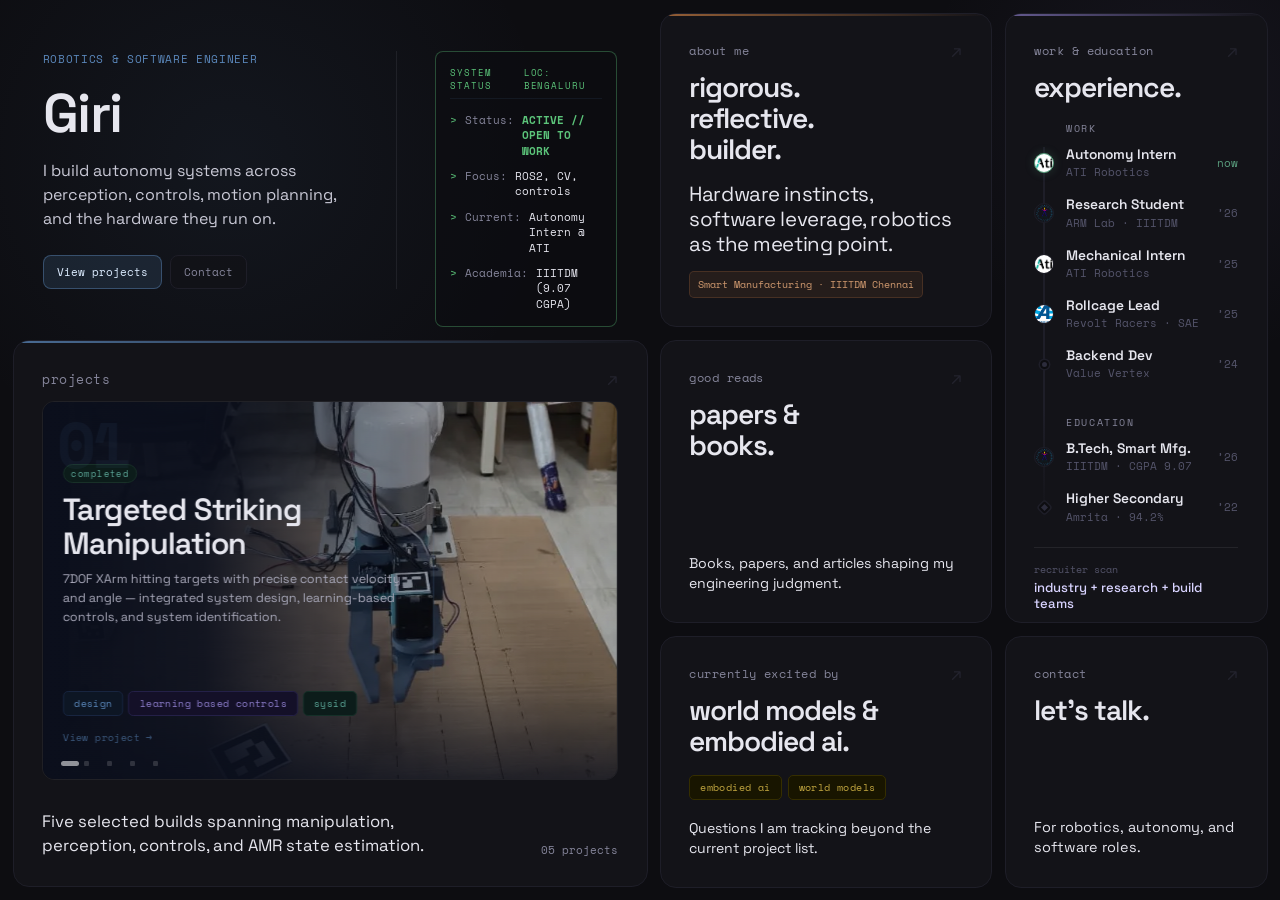
==== index.html @ 3f6599eb "Initial commit for Giri's portfolio website" ====
<!DOCTYPE html>
<html lang="en">
<head>
  <meta charset="UTF-8" />
  <meta name="viewport" content="width=device-width, initial-scale=1.0" />
  <title>Giri · Robotics &amp; Software Engineer</title>
  <link rel="preconnect" href="https://fonts.googleapis.com" />
  <link rel="preconnect" href="https://fonts.gstatic.com" crossorigin />
  <link href="https://fonts.googleapis.com/css2?family=Space+Grotesk:wght@300;400;500;600&family=Space+Mono:wght@400;700&display=swap" rel="stylesheet" />
  <link rel="stylesheet" href="style.css" />
</head>
<body>

  <div class="layout">

    <!-- ── INTRO CELL ── -->
    <div class="intro-cell">
      <div class="intro-inner">
        <span class="intro-label">Robotics &amp; Software Engineer</span>
        <h1 class="intro-name">Giri</h1>
        <p class="intro-lede">
          I build autonomy systems across perception, controls, motion planning, and the hardware they run on.
        </p>
        <div class="intro-actions" aria-label="Primary links">
          <a href="projects.html" class="intro-action intro-action--primary">View projects</a>
          <a href="contact.html" class="intro-action">Contact</a>
        </div>
      </div>
      <div class="intro-lower">
        <div class="terminal-console">
          <div class="terminal-header">
            <span>System Status</span>
            <span>Loc: Bengaluru</span>
          </div>
          <div class="terminal-line">
            <span class="terminal-prompt">&gt;</span>
            <span class="terminal-key">Status:</span>
            <span class="terminal-val terminal-status">ACTIVE // OPEN TO WORK</span>
          </div>
          <div class="terminal-line">
            <span class="terminal-prompt">&gt;</span>
            <span class="terminal-key">Focus:</span>
            <span class="terminal-val">ROS2, CV, controls</span>
          </div>
          <div class="terminal-line">
            <span class="terminal-prompt">&gt;</span>
            <span class="terminal-key">Current:</span>
            <span class="terminal-val">Autonomy Intern @ ATI</span>
          </div>
          <div class="terminal-line">
            <span class="terminal-prompt">&gt;</span>
            <span class="terminal-key">Academia:</span>
            <span class="terminal-val">IIITDM (9.07 CGPA)</span>
          </div>
        </div>
      </div>
    </div>

    <!-- ── PROJECTS ── large -->
    <div class="card card--projects">
      <div class="card-top">
        <a href="projects.html" class="card-link" style="display: flex; justify-content: space-between; width: 100%; align-items: center; color: inherit; text-decoration: none;">
          <span class="card-label">Projects</span>
          <span class="card-arrow" aria-hidden="true">↗</span>
        </a>
      </div>

      <!-- One-at-a-time swipe carousel -->
      <div class="proj-carousel" id="proj-carousel">

        <!-- Slide 01 · 7DOF Robot (full-bleed photo hero) -->
        <div class="proj-slide proj-slide--steel proj-slide--photo" data-href="project-xarm7.html" tabindex="0" role="link" aria-label="View project: Targeted Striking Manipulation">
          <div class="proj-slide-photo-bg">

            <img src="img/xarm7.webp" class="proj-slide-photo-img" alt="Multi-functional LaMSA gripper performing targeted striking" loading="lazy"
                 onerror="this.closest('.proj-slide').classList.remove('proj-slide--photo'); this.parentElement.remove();">

          </div>
          <div class="proj-slide-info">
            <span class="proj-slide-num" aria-hidden="true">01</span>
            <div class="proj-slide-header">
              <span class="proj-badge proj-badge--done">completed</span>
            </div>
            <h3 class="proj-slide-title">Targeted Striking<br>Manipulation</h3>
            <p class="proj-slide-desc">7DOF XArm hitting targets with precise contact velocity and angle — integrated system design, learning-based controls, and system identification.</p>
            <div class="proj-slide-tags">
              <span class="tag tag--blue">Design</span>
              <span class="tag tag--purple">Learning Based Controls</span>
              <span class="tag tag--green">SysID</span>
            </div>
            <span class="proj-slide-cta">View project →</span>
          </div>
        </div>

        <!-- Slide 02 · Sudoku (full-bleed photo hero) -->
        <div class="proj-slide proj-slide--copper proj-slide--photo proj-slide--photo-sudoku" data-href="project-sudoku.html" tabindex="0" role="link" aria-label="View project: Sudoku Solver on Real Images">
          <div class="proj-slide-photo-bg">
            <img src="img/sudoku-real.webp" class="proj-slide-photo-img proj-slide-photo-img--sudoku" alt="Real Sudoku puzzle printed on newspaper for OCR detection" loading="lazy"
                 onerror="this.closest('.proj-slide').classList.remove('proj-slide--photo','proj-slide--photo-sudoku'); this.parentElement.remove();">
          </div>
          <div class="proj-slide-info">
            <span class="proj-slide-num" aria-hidden="true">02</span>
            <div class="proj-slide-header">
              <span class="proj-badge proj-badge--done">completed</span>
            </div>
            <h3 class="proj-slide-title">Sudoku Solver —<br>Real Images</h3>
            <p class="proj-slide-desc">Digit recognizer trained on real photographed Sudoku puzzles, not MNIST. Handles varied fonts, angles, print quality.</p>
            <div class="proj-slide-tags">
              <span class="tag tag--amber">Python</span>
              <span class="tag tag--purple">PyTorch</span>
              <span class="tag tag--blue">OpenCV</span>
            </div>
            <span class="proj-slide-cta">View project →</span>
          </div>
        </div>

        <!-- Slide 03 · AMR Tracker (full-bleed diagram photo) -->
        <div class="proj-slide proj-slide--sage proj-slide--photo proj-slide--photo-amr" data-href="project-amr.html" tabindex="0" role="link" aria-label="View project: Trolley-Augmented AMR Tracker">
          <div class="proj-slide-photo-bg">
            <img src="img/amr-diagram.webp" class="proj-slide-photo-img proj-slide-photo-img--amr" alt="AMR trajectory tracking residual dynamics diagram" loading="lazy"
                 onerror="this.closest('.proj-slide').classList.remove('proj-slide--photo','proj-slide--photo-amr'); this.parentElement.remove();">
          </div>
          <div class="proj-slide-info">
            <span class="proj-slide-num" aria-hidden="true">03</span>
            <div class="proj-slide-header">
              <span class="proj-badge--wip">ongoing</span>
            </div>
            <h3 class="proj-slide-title">Trolley-Augmented<br>AMR Tracker</h3>
            <p class="proj-slide-desc">Learning the residual dynamics of an AMR towing a trolley — without modeling the trolley explicitly. GPR + MLP.</p>
            <div class="proj-slide-tags">
              <span class="tag tag--green">ROS2</span>
              <span class="tag tag--purple">GPR</span>
              <span class="tag tag--amber">Python</span>
            </div>
            <span class="proj-slide-cta">View project →</span>
          </div>
        </div>

        <!-- Slide 04 · Reverse Parking Trolley -->
        <div class="proj-slide proj-slide--indigo proj-slide--photo proj-slide--photo-trolley" data-href="project-reverse-parking.html" tabindex="0" role="link" aria-label="View project: Articulated Reverse Parking with NMPC">
          <div class="proj-slide-photo-bg">
            <img src="img/Reverse_Trolley.jpg" class="proj-slide-photo-img proj-slide-photo-img--trolley" alt="Articulated tractor and trolley kinematics path tracking" loading="lazy"
                 onerror="this.closest('.proj-slide').classList.remove('proj-slide--photo','proj-slide--photo-trolley'); this.parentElement.remove();">
          </div>
          <div class="proj-slide-info">
            <span class="proj-slide-num" aria-hidden="true">04</span>
            <div class="proj-slide-header">
              <span class="proj-badge proj-badge--done">completed</span>
            </div>
            <h3 class="proj-slide-title">Articulated Reverse<br>Parking (NMPC)</h3>
            <p class="proj-slide-desc">Controlling an unstable articulated tractor-trolley system in reverse using Acados & CasADi with move blocking, warm starts, and soft jackknife barriers.</p>
            <div class="proj-slide-tags">
              <span class="tag tag--purple">Acados / CasADi</span>
              <span class="tag tag--blue">NMPC</span>
              <span class="tag tag--green">System Integration</span>
            </div>
            <span class="proj-slide-cta">View project →</span>
          </div>
        </div>

        <!-- Slide 05 · Traversability Estimation -->
        <div class="proj-slide proj-slide--amber proj-slide--photo proj-slide--photo-traversability" data-href="project-traversability.html" tabindex="0" role="link" aria-label="View project: Traversability Estimation with Go-Net">
          <div class="proj-slide-photo-bg">
            <img src="img/Travrersability_thumbnail.png" class="proj-slide-photo-img proj-slide-photo-img--traversability" alt="Go-Net Traversability Estimation for Warehouse Navigation" loading="lazy"
                 onerror="this.closest('.proj-slide').classList.remove('proj-slide--photo','proj-slide--photo-traversability'); this.parentElement.remove();">
          </div>
          <div class="proj-slide-info">
            <span class="proj-slide-num" aria-hidden="true">05</span>
            <div class="proj-slide-header">
              <span class="proj-badge--wip">ongoing</span>
            </div>
            <h3 class="proj-slide-title">Traversability<br>Estimation</h3>
            <p class="proj-slide-desc">Adding a physical perception brain using Go-Net. Overcoming severe fisheye-to-pinhole camera modality gaps via ExAug-Nav augmentation.</p>
            <div class="proj-slide-tags">
              <span class="tag tag--amber">Python</span>
              <span class="tag tag--green">Go-Net</span>
              <span class="tag tag--purple">Computer Vision</span>
            </div>
            <span class="proj-slide-cta">View project →</span>
          </div>
        </div>

        <!-- Navigation dots -->
        <div class="proj-dots">
          <button class="proj-dot" data-idx="0" aria-label="Project 1"></button>
          <button class="proj-dot" data-idx="1" aria-label="Project 2"></button>
          <button class="proj-dot" data-idx="2" aria-label="Project 3"></button>
          <button class="proj-dot" data-idx="3" aria-label="Project 4"></button>
          <button class="proj-dot" data-idx="4" aria-label="Project 5"></button>
        </div>

      </div>

      <a href="projects.html" class="card-link card-bottom" style="margin-top:10px; color: inherit; text-decoration: none; width: 100%;">
        <p class="card-desc">Five selected builds spanning manipulation, perception, controls, and AMR state estimation.</p>
        <span class="card-count">05 projects</span>
      </a>
    </div>

    <!-- ── ABOUT ── wide -->
    <a href="about.html" class="card card--about">
      <div class="card-top">
        <span class="card-label">About me</span>
        <span class="card-arrow" aria-hidden="true">↗</span>
      </div>
      <h2 class="card-title">rigorous.<br>reflective.<br>builder.</h2>
      <div class="about-preview">
        <p class="about-preview-line">Hardware instincts, software leverage, robotics as the meeting point.</p>
        <span class="about-preview-note">Smart Manufacturing · IIITDM Chennai</span>
      </div>
    </a>

    <!-- ── WORK EX ── tall right column -->
    <a href="workex.html" class="card card--work">
      <div class="card-top">
        <span class="card-label">Work &amp; Education</span>
        <span class="card-arrow" aria-hidden="true">↗</span>
      </div>
      <h2 class="card-title">experience.</h2>

      <div class="work-mini">
        <span class="wm-label">work</span>

        <div class="wm-item wm-item--now">
          <span class="wm-node wm-node--logo">
            <img src="img/Ati_logo_small.jpg" alt="ATI Robotics" onerror="this.remove()">
          </span>
          <div class="wm-text">
            <span class="wm-role">Autonomy Intern</span>
            <span class="wm-co">ATI Robotics</span>
          </div>
          <span class="wm-date">now</span>
        </div>
        <div class="wm-item">
          <span class="wm-node wm-node--logo">
            <img src="img/iiitdm_logo.png" alt="IIITDM" onerror="this.remove()">
          </span>
          <div class="wm-text">
            <span class="wm-role">Research Student</span>
            <span class="wm-co">ARM Lab · IIITDM</span>
          </div>
          <span class="wm-date">’26</span>
        </div>
        <div class="wm-item">
          <span class="wm-node wm-node--logo">
            <img src="img/Ati_logo_small.jpg" alt="ATI Robotics" onerror="this.remove()">
          </span>
          <div class="wm-text">
            <span class="wm-role">Mechanical Intern</span>
            <span class="wm-co">ATI Robotics</span>
          </div>
          <span class="wm-date">’25</span>
        </div>
        <div class="wm-item">
          <span class="wm-node wm-node--logo">
            <img src="img/sae_logo.jpg" alt="SAE" onerror="this.remove()">
          </span>
          <div class="wm-text">
            <span class="wm-role">Rollcage Lead</span>
            <span class="wm-co">Revolt Racers · SAE</span>
          </div>
          <span class="wm-date">’25</span>
        </div>
        <div class="wm-item">
          <span class="wm-node"></span>
          <div class="wm-text">
            <span class="wm-role">Backend Dev</span>
            <span class="wm-co">Value Vertex</span>
          </div>
          <span class="wm-date">’24</span>
        </div>

        <span class="wm-label wm-label--edu">education</span>

        <div class="wm-item">
          <span class="wm-node wm-node--logo">
            <img src="img/iiitdm_logo.png" alt="IIITDM" onerror="this.remove()">
          </span>
          <div class="wm-text">
            <span class="wm-role">B.Tech, Smart Mfg.</span>
            <span class="wm-co">IIITDM · CGPA 9.07</span>
          </div>
          <span class="wm-date">’26</span>
        </div>
        <div class="wm-item">
          <span class="wm-node wm-node--edu"></span>
          <div class="wm-text">
            <span class="wm-role">Higher Secondary</span>
            <span class="wm-co">Amrita · 94.2%</span>
          </div>
          <span class="wm-date">’22</span>
        </div>
      </div>
      <div class="work-signal">
        <span>recruiter scan</span>
        <strong>industry + research + build teams</strong>
      </div>
    </a>

    <!-- ── EXCITING ── small -->
    <a href="exciting.html" class="card card--exciting">
      <div class="card-top">
        <span class="card-label">Currently excited by</span>
        <span class="card-arrow" aria-hidden="true">↗</span>
      </div>
      <h2 class="card-title">world models &amp;<br>embodied AI.</h2>
      <div class="card-tags card-tags--sm">
        <span class="tag tag--yellow">Embodied AI</span>
        <span class="tag tag--yellow">World models</span>
      </div>
      <p class="card-desc">Questions I am tracking beyond the current project list.</p>
    </a>

    <!-- ── READS ── medium -->
    <a href="reads.html" class="card card--reads">
      <div class="card-top">
        <span class="card-label">Good reads</span>
        <span class="card-arrow" aria-hidden="true">↗</span>
      </div>
      <h2 class="card-title">papers &amp;<br>books.</h2>
      <p class="card-desc">Books, papers, and articles shaping my engineering judgment.</p>
    </a>

    <!-- ── CONTACT ── small -->
    <a href="contact.html" class="card card--contact">
      <div class="card-top">
        <span class="card-label">Contact</span>
        <span class="card-arrow" aria-hidden="true">↗</span>
      </div>
      <h2 class="card-title">let's talk.</h2>
      <p class="card-desc">For robotics, autonomy, and software roles.</p>
    </a>

  </div>

  <!-- ── OVERLAY PANEL ── -->
  <div class="overlay" id="overlay" aria-hidden="true" role="dialog" aria-label="Content panel">
    <div class="overlay-panel">
      <button class="overlay-close" id="overlay-close" aria-label="Close panel">✕</button>
      <iframe class="overlay-frame" id="overlay-frame" title="Page content"></iframe>
    </div>
  </div>

  <script src="main.js"></script>
<!-- impeccable-live-start -->
<script src="http://localhost:8400/live.js"></script>
<!-- impeccable-live-end -->
</body>
</html>
---- style.css ----
/* =====================================================
   TOKENS — edit here to retheme everything
   ===================================================== */
:root {
  --bg:           #0D0D11;
  --bg-soft:      #101016;
  --card:         #131318;
  --card-hover:   #1A1A22;
  --border:       #1E1E28;
  --border-hover: #2C2C3C;
  --text:         #E6E6EE;
  --muted:        #85859A;
  --muted-dim:    #54546A;
  --faint:        #23232E;
  --steel:        #5B88BC;
  --copper:       #C07840;
  --sage:         #5A9E7E;
  --indigo:       #9080D0;
  --amber:        #C4A840;

  --font-display: 'Space Grotesk', system-ui, sans-serif;
  --font-mono:    'Space Mono', monospace;

  --radius: 16px;
  --gap:    clamp(10px, 1vw, 14px);
}

/* =====================================================
   RESET
   ===================================================== */
*, *::before, *::after { box-sizing: border-box; margin: 0; padding: 0; }
html, body { height: 100%; }

/* Custom Scrollbars */
html {
  scrollbar-width: thin;
  scrollbar-color: rgba(91, 136, 188, 0.25) var(--bg);
}
::-webkit-scrollbar {
  width: 8px;
  height: 8px;
}
::-webkit-scrollbar-track {
  background: var(--bg);
}
::-webkit-scrollbar-thumb {
  background: rgba(91, 136, 188, 0.2) ;
  border-radius: 4px;
  border: 2px solid var(--bg);
}
::-webkit-scrollbar-thumb:hover {
  background: rgba(91, 136, 188, 0.4);
}

body {
  font-family: var(--font-display);
  background:
    radial-gradient(900px circle at 18% 18%, rgba(91,136,188,0.08), transparent 36%),
    radial-gradient(760px circle at 92% 12%, rgba(144,128,208,0.07), transparent 34%),
    var(--bg);
  color: var(--text);
  -webkit-font-smoothing: antialiased;
  /* full-viewport, no scroll on home */
  overflow: hidden;
}

a { text-decoration: none; color: inherit; }
a:focus-visible,
button:focus-visible {
  outline: 2px solid var(--steel);
  outline-offset: 4px;
}

/* =====================================================
   BENTO GRID
   ===================================================== */
.layout {
  display: grid;
  height: 100vh;
  padding: var(--gap);
  gap: var(--gap);
  position: relative;
  z-index: 1;

  /*
    Columns: [col1] [col2] [col3] [col4]
    Rows:    [row1] [row2] [row3]
  */
  grid-template-columns: minmax(280px, 1.05fr) minmax(250px, 1.2fr) minmax(250px, 1.2fr) minmax(260px, 0.95fr);
  grid-template-rows: minmax(220px, 1fr) minmax(200px, 0.9fr) minmax(180px, 0.8fr);

  grid-template-areas:
    "intro    intro    about    work"
    "projects projects reads    work"
    "projects projects exciting contact";
}

/* =====================================================
   INTRO CELL (not a card — just text)
   ===================================================== */
.intro-cell {
  grid-area: intro;
  display: flex;
  flex-direction: row;
  justify-content: space-between;
  align-items: stretch;
  gap: clamp(30px, 4vw, 50px);
  padding: clamp(24px, 3vw, 38px) clamp(20px, 2.4vw, 30px);
  min-width: 0;
}

.intro-inner {
  display: flex;
  flex-direction: column;
  justify-content: space-between;
  flex: 1.25;
  gap: 10px;
}

.intro-label {
  font-family: var(--font-mono);
  font-size: 11px;
  color: var(--steel);
  letter-spacing: 0.06em;
  text-transform: uppercase;
}

.intro-name {
  font-size: clamp(2.4rem, 4.5vw, 3.4rem);
  font-weight: 600;
  line-height: 1.0;
  letter-spacing: -0.03em;
  color: var(--text);
  text-wrap: balance;
}

.intro-lede {
  max-width: 31ch;
  font-size: clamp(1rem, 1.2vw, 1.16rem);
  line-height: 1.48;
  color: #c9c9d6;
  text-wrap: pretty;
}

.intro-actions {
  display: flex;
  flex-wrap: wrap;
  gap: 8px;
  margin-top: 6px;
}

.intro-action {
  min-height: 34px;
  display: inline-flex;
  align-items: center;
  justify-content: center;
  padding: 8px 13px;
  border: 1px solid var(--border);
  border-radius: 8px;
  font-family: var(--font-mono);
  font-size: 10.5px;
  color: var(--muted);
  background: rgba(19,19,24,0.66);
  transition: color 180ms ease, border-color 180ms ease, background 180ms ease, transform 180ms ease;
}

.intro-action:hover {
  color: var(--text);
  border-color: rgba(91,136,188,0.4);
  background: rgba(91,136,188,0.11);
  transform: translateY(-1px);
}

.intro-action--primary {
  color: #dcecff;
  border-color: rgba(91,136,188,0.44);
  background: rgba(91,136,188,0.16);
}

.intro-location {
  font-family: var(--font-mono);
  font-size: 12px;
  color: var(--muted);
  margin-top: 4px;
}

.intro-lower {
  display: flex;
  flex-direction: column;
  justify-content: space-between;
  flex: 0.75;
  gap: 18px;
  border-left: 1px solid rgba(230, 230, 238, 0.08);
  padding-left: clamp(20px, 3vw, 40px);
}

.terminal-console {
  background: rgba(13, 13, 17, 0.6);
  border: 1px solid rgba(92, 196, 122, 0.35);
  border-radius: 8px;
  padding: 14px;
  font-family: var(--font-mono);
  display: flex;
  flex-direction: column;
  gap: 10px;
  transition: border-color 200ms ease;
}
.terminal-header {
  display: flex;
  align-items: center;
  justify-content: space-between;
  font-size: 9px;
  text-transform: uppercase;
  letter-spacing: 0.1em;
  color: #5CC47A;
  border-bottom: 1px solid rgba(91, 136, 188, 0.1);
  padding-bottom: 6px;
  margin-bottom: 4px;
}
.terminal-line {
  display: flex;
  gap: 8px;
  font-size: 11px;
  line-height: 1.4;
}
.terminal-prompt {
  color: #5CC47A;
  user-select: none;
}
.terminal-key {
  color: var(--muted);
}
.terminal-val {
  color: var(--text);
  font-weight: 500;
}
.terminal-status {
  color: #5CC47A;
  font-weight: 600;
}

/* =====================================================
   CARD BASE
   ===================================================== */
.card {
  background: var(--card);
  border: 1px solid var(--border);
  border-radius: var(--radius);
  padding: clamp(20px, 2.2vw, 30px);
  display: flex;
  flex-direction: column;
  justify-content: flex-start;
  position: relative;
  overflow: hidden;
  transition:
    background 220ms ease,
    border-color 220ms ease,
    box-shadow 220ms ease,
    transform 400ms ease;
  cursor: pointer;
  transform-style: preserve-3d;
  will-change: transform;
}

.card:hover {
  background: var(--card-hover);
  border-color: var(--border-hover);
}

/* subtle noise texture overlay */
.card::after {
  content: '';
  position: absolute;
  inset: 0;
  background-image: url("data:image/svg+xml,%3Csvg xmlns='http://www.w3.org/2000/svg' width='200' height='200'%3E%3Cfilter id='n'%3E%3CfeTurbulence type='fractalNoise' baseFrequency='0.9' numOctaves='4' stitchTiles='stitch'/%3E%3C/feTurbulence%3E%3C/image%3E%3C/svg%3E");
  opacity: 0.018;
  pointer-events: none;
  border-radius: var(--radius);
}

/* ── card top row ── */
.card-top {
  display: flex;
  justify-content: space-between;
  align-items: flex-start;
}

.card-label {
  font-family: var(--font-mono);
  font-size: 12px;
  color: var(--muted);
  letter-spacing: 0.04em;
  text-transform: lowercase;
}

.card-arrow {
  font-size: 18px;
  color: var(--faint);
  transition: color 200ms ease, transform 200ms ease;
  line-height: 1;
}

.card:hover .card-arrow {
  color: var(--text);
  transform: translate(2px, -2px);
}

.card-title {
  font-family: var(--font-display);
  font-size: clamp(1.45rem, 2.2vw, 1.95rem);
  font-weight: 600;
  line-height: 1.1;
  letter-spacing: -0.035em;
  color: var(--text);
  margin-top: 12px;
  margin-bottom: auto;
  text-transform: lowercase;
  text-wrap: balance;
}

/* ── card bottom row ── */
.card-bottom {
  display: flex;
  justify-content: space-between;
  align-items: flex-end;
  margin-top: auto;
}

.card-desc {
  font-size: clamp(0.85rem, 1.1vw, 1rem);
  font-weight: 400;
  color: var(--text);
  line-height: 1.45;
  max-width: 34ch;
  margin-top: auto;
  padding-top: 12px;
  text-wrap: pretty;
}

.card-count {
  font-family: var(--font-mono);
  font-size: 11px;
  color: var(--muted);
  white-space: nowrap;
  padding-left: 12px;
  flex-shrink: 0;
}

/* =====================================================
   GRID PLACEMENT
   ===================================================== */
.card--projects  { grid-area: projects; }
.card--about     { grid-area: about; }
.card--work      { grid-area: work; }
.card--exciting  { grid-area: exciting; }
.card--reads     { grid-area: reads; }
.card--contact   { grid-area: contact; }

/* Projects — biggest card, larger title feel */
.card--projects .card-label {
  font-size: 13px;
}
.card--projects .card-desc {
  font-size: clamp(0.95rem, 1.3vw, 1.15rem);
  max-width: 40ch;
}

/* Work — tall right column, timeline fills the space */
.card--work {
  justify-content: flex-start;
}

/* mini git-tree timeline preview inside the work card */
.work-mini {
  margin-top: 18px;
  flex: 1;
  display: flex;
  flex-direction: column;
  justify-content: space-between;
  position: relative;
  z-index: 2;
}
.work-mini::before {               /* continuous tree trunk */
  content: '';
  position: absolute;
  left: 9px;
  top: 26px;
  bottom: 12px;
  width: 1.5px;
  background: linear-gradient(var(--border), var(--border) 70%, transparent);
}

.wm-label {
  font-family: var(--font-mono);
  font-size: 10px;
  letter-spacing: 0.16em;
  text-transform: uppercase;
  color: var(--muted);
  padding-left: 32px;
  margin-bottom: 2px;
  position: relative;
  z-index: 1;
}
.wm-label--edu {
  margin-top: 14px;
  padding-top: 12px;
}

.wm-item {
  display: grid;
  grid-template-columns: 20px 1fr auto;
  align-items: center;
  gap: 12px;
  padding: 8px 0;
  position: relative;
}

.wm-node {
  grid-column: 1;
  justify-self: center;
  width: 9px;
  height: 9px;
  border-radius: 50%;
  background: #2C2C3C;
  border: 2px solid var(--bg);
  box-shadow: 0 0 0 1.5px var(--border);
  z-index: 1;
  box-sizing: border-box;
}
.wm-node--edu {
  border-radius: 2px;
  transform: rotate(45deg);
}
.wm-item--now .wm-node {
  background: #5A9E7E;
  box-shadow: 0 0 0 1.5px rgba(90,158,126,0.5), 0 0 10px rgba(90,158,126,0.55);
}

.wm-node--logo {
  width: 20px;
  height: 20px;
  border-radius: 50%;
  background: #14141a;
  border: 1px solid var(--border);
  box-shadow: none;
  display: flex;
  align-items: center;
  justify-content: center;
  overflow: hidden;
  transform: none;
}
.wm-item--now .wm-node--logo {
  border-color: #5A9E7E;
  box-shadow: 0 0 10px rgba(90,158,126,0.25);
}
.wm-node--logo img {
  width: 100%;
  height: 100%;
  object-fit: cover;
}
.wm-node--logo:not(:has(img)) {
  width: 9px;
  height: 9px;
  background: #2C2C3C;
  border: 2px solid var(--bg);
  box-shadow: 0 0 0 1.5px var(--border);
}
.wm-item--now .wm-node--logo:not(:has(img)) {
  background: #5A9E7E;
  box-shadow: 0 0 0 1.5px rgba(90,158,126,0.5), 0 0 10px rgba(90,158,126,0.55);
}
.wm-text {
  display: flex;
  flex-direction: column;
  gap: 1px;
  min-width: 0;
}
.wm-role {
  font-size: clamp(0.86rem, 1vw, 1rem);
  color: var(--text);
  font-weight: 600;
  line-height: 1.25;
  white-space: nowrap;
  overflow: hidden;
  text-overflow: ellipsis;
}
.wm-co {
  font-family: var(--font-mono);
  font-size: 11px;
  color: var(--muted-dim);
  white-space: nowrap;
  overflow: hidden;
  text-overflow: ellipsis;
}
.wm-date {
  font-family: var(--font-mono);
  font-size: 11px;
  color: var(--muted-dim);
  white-space: nowrap;
}
.wm-item--now .wm-date { color: #5A9E7E; }

/* Contact — smallest, lean label only */
.card--contact .card-desc {
  font-size: 0.9rem;
  color: var(--text);
}

.about-preview {
  margin-top: auto;
  display: grid;
  gap: 14px;
  max-width: 38ch;
}

.about-preview-line {
  font-size: clamp(1rem, 1.6vw, 1.34rem);
  line-height: 1.22;
  letter-spacing: -0.02em;
  color: var(--text);
  text-wrap: balance;
}

.about-preview-note {
  width: fit-content;
  font-family: var(--font-mono);
  font-size: 10px;
  color: #d19a6f;
  background: rgba(192,120,64,0.1);
  border: 1px solid rgba(192,120,64,0.22);
  border-radius: 5px;
  padding: 5px 8px;
}

.work-signal {
  position: relative;
  z-index: 2;
  margin-top: 14px;
  padding-top: 14px;
  border-top: 1px solid rgba(230,230,238,0.08);
  display: grid;
  gap: 4px;
}

.work-signal span {
  font-family: var(--font-mono);
  font-size: 9.5px;
  color: var(--muted-dim);
  text-transform: lowercase;
}

.work-signal strong {
  font-size: 0.82rem;
  color: #d8d3ff;
  font-weight: 500;
  line-height: 1.25;
}

/* =====================================================
   SUB-PAGE SHELL (about, projects, etc.)
   ===================================================== */
.page-body {
  overflow: auto;
}

.page-nav {
  position: sticky;
  top: 0;
  z-index: 10;
  display: flex;
  align-items: center;
  justify-content: space-between;
  padding: 20px 36px;
  background: rgba(12,12,12,0.9);
  backdrop-filter: blur(12px);
  border-bottom: 1px solid var(--border);
}

.page-nav-logo {
  font-family: var(--font-mono);
  font-size: 13px;
  color: var(--muted);
}
.page-nav-logo:hover { color: var(--text); }

.page-nav-back {
  font-family: var(--font-mono);
  font-size: 12px;
  color: var(--muted);
  transition: color 200ms;
}
.page-nav-back:hover { color: var(--text); }

.page-content {
  max-width: 860px;
  margin: 0 auto;
  padding: 72px 36px 120px;
}

.page-eyebrow {
  font-family: var(--font-mono);
  font-size: 11px;
  color: var(--muted);
  text-transform: uppercase;
  letter-spacing: 0.1em;
  margin-bottom: 20px;
}

.page-title {
  font-size: clamp(2.4rem, 5vw, 4rem);
  font-weight: 600;
  letter-spacing: -0.04em;
  line-height: 1.0;
  margin-bottom: 24px;
}

.page-desc {
  font-size: 1.1rem;
  color: var(--muted);
  line-height: 1.7;
  max-width: 52ch;
  margin-bottom: 64px;
}

.placeholder-block {
  border: 1px dashed var(--border);
  border-radius: var(--radius);
  padding: 60px 40px;
  text-align: center;
  font-family: var(--font-mono);
  font-size: 13px;
  color: var(--muted);
}

/* =====================================================
   BACKGROUND NUMBER (decorative, positioned absolute)
   ===================================================== */
.card-bg-num {
  position: absolute;
  bottom: 16px;
  right: 24px;
  font-family: var(--font-mono);
  font-size: clamp(5rem, 9vw, 8.5rem);
  font-weight: 700;
  color: rgba(255, 255, 255, 0.035);
  line-height: 1;
  pointer-events: none;
  letter-spacing: -0.06em;
  user-select: none;
  transition: color 220ms ease;
}
.card:hover .card-bg-num {
  color: rgba(255, 255, 255, 0.055);
}

/* =====================================================
   TECH / TOPIC TAGS
   ===================================================== */
.card-tags {
  display: flex;
  gap: 6px;
  flex-wrap: wrap;
  margin-top: 18px;
}
.card-tags--sm {
  margin-top: 12px;
}

.tag {
  font-family: var(--font-mono);
  font-size: 10px;
  padding: 4px 10px;
  border-radius: 5px;
  text-transform: lowercase;
  letter-spacing: 0.04em;
  border: 1px solid transparent;
}
.tag--green  { background: #0C1C1A; color: #5CA899; border-color: #153028; }
.tag--amber  { background: #1C1008; color: #C07840; border-color: #3C2210; }
.tag--purple { background: #141028; color: #9080D0; border-color: #242048; }
.tag--blue   { background: #0D1624; color: #5B88BC; border-color: #182540; }
.tag--yellow { background: #181500; color: #C4A840; border-color: #352E00; }

/* =====================================================
   CARD-SPECIFIC ACCENTS
   ===================================================== */

/* =====================================================
   PROJECT CAROUSEL — one at a time, swipe animation
   ===================================================== */

.proj-carousel {
  flex: 1;
  min-height: 0;
  position: relative;
  overflow: hidden;
  margin: 12px 0 8px;
  border-radius: 12px;
  border: 1px solid rgba(255,255,255,0.06);
  isolation: isolate;
}

.proj-slide {
  position: absolute;
  inset: 0;
  display: flex;
  align-items: stretch;
  cursor: pointer;
  will-change: transform;
  transform: translateX(100%);
  user-select: none;
  overflow: hidden;
}

/* ── Slide themes — muted, purposeful, not template ── */
.proj-slide--steel {
  background: #0B0F1C;
  color: #5B88BC;
}
.proj-slide--copper {
  background: #130D07;
  color: #C07840;
}
.proj-slide--sage {
  background: #090F0C;
  color: #5A9E7E;
}
.proj-slide--indigo {
  background: #100C1C;
  color: #9080D0;
}
.proj-slide--amber {
  background: #141108;
  color: #C4A840;
}


/* ── Left: info column ── */
.proj-slide-info {
  flex: 1;
  min-width: 0;
  padding: clamp(46px, 5.5vw, 62px) 18px 34px 20px;
  display: flex;
  flex-direction: column;
  position: relative;
  z-index: 2;
}

/* Large ghosted project number — editorial element */
.proj-slide-num {
  font-family: var(--font-mono);
  font-size: clamp(3.2rem, 5vw, 4.5rem);
  font-weight: 700;
  letter-spacing: -0.06em;
  line-height: 1;
  color: currentColor;
  opacity: 0.065;
  position: absolute;
  top: 10px;
  left: 14px;
  pointer-events: none;
  user-select: none;
}

.proj-slide-header {
  display: flex;
  align-items: center;
  gap: 8px;
  margin-bottom: 10px;
}

.proj-slide-title {
  font-size: clamp(1.4rem, 2.4vw, 2.05rem);
  font-weight: 600;
  letter-spacing: -0.035em;
  line-height: 1.12;
  color: var(--text);
  margin-bottom: 8px;
}

.proj-slide-desc {
  font-size: clamp(0.78rem, 0.92vw, 0.9rem);
  color: #a9a9ba;
  line-height: 1.55;
  flex: 1;
  padding-bottom: 12px;
}

.proj-slide-tags {
  display: flex;
  flex-wrap: wrap;
  gap: 5px;
  margin-bottom: 14px;
}

.proj-slide-cta {
  font-family: var(--font-mono);
  font-size: 10px;
  color: currentColor;
  opacity: 0.6;
  letter-spacing: 0.04em;
  transition: opacity 200ms ease;
}
.proj-slide:hover .proj-slide-cta { opacity: 1; }

/* ── Right: visual column ── */
.proj-slide-vis {
  width: 46%;
  flex-shrink: 0;
  position: relative;
  overflow: hidden;
}

/* Subtle color glow from right */
.proj-slide-vis::before {
  content: '';
  position: absolute;
  inset: 0;
  background: radial-gradient(ellipse at 60% 50%, currentColor 0%, transparent 70%);
  opacity: 0.09;
  z-index: 1;
  pointer-events: none;
}

/* Left-edge fade — seamlessly blends vis into info panel */
.proj-slide-vis::after {
  content: '';
  position: absolute;
  top: 0; bottom: 0; left: 0;
  width: 55%;
  z-index: 3;
  pointer-events: none;
}
.proj-slide--steel .proj-slide-vis::after  { background: linear-gradient(to right, #0B0F1C, transparent); }
.proj-slide--copper .proj-slide-vis::after { background: linear-gradient(to right, #130D07, transparent); }
.proj-slide--sage .proj-slide-vis::after   { background: linear-gradient(to right, #090F0C, transparent); }
.proj-slide--indigo .proj-slide-vis::after { background: linear-gradient(to right, #100C1C, transparent); }
.proj-slide--amber .proj-slide-vis::after  { background: linear-gradient(to right, #141108, transparent); }


/* SVG illustrations */
.proj-slide-vis svg {
  position: absolute;
  inset: 0;
  width: 100%;
  height: 100%;
  padding: 14%;
  opacity: 0.45;
  transition: opacity 280ms ease;
  z-index: 2;
}
.proj-slide:hover .proj-slide-vis svg { opacity: 0.62; }

/* =====================================================
   PHOTO SLIDE — full-bleed real photo + left scrim
   ===================================================== */
.proj-slide--photo .proj-slide-photo-bg {
  position: absolute;
  inset: 0;
  z-index: 0;
}
.proj-slide-photo-img {
  width: 100%;
  height: 100%;
  object-fit: cover;
  object-position: center 75%;
  /* zoom in first so translate() has real room to move the subject right/up,
     since object-position alone has almost no horizontal slack on this portrait image */
  transform: scale(1.3) translate(15%, -8%);
  /* subtle grade so it sits in the dark-mode palette */
  filter: grayscale(0.22) contrast(1.04) brightness(0.92) saturate(0.92);
  transition: transform 600ms cubic-bezier(0.22, 1, 0.36, 1), filter 400ms ease;
}
.proj-slide--photo:hover .proj-slide-photo-img {
  transform: scale(1.36) translate(15%, -8%);
  filter: grayscale(0.1) contrast(1.06) brightness(0.98) saturate(1);
}

/* Scrim: solid card colour on the left, fading to reveal the robot on the right,
   plus a bottom darken so the dots + tags stay legible */
.proj-slide--photo .proj-slide-photo-bg::after {
  content: '';
  position: absolute;
  inset: 0;
  pointer-events: none;
  background:
    linear-gradient(90deg,
      #0B0F1C 0%,
      rgba(11,15,28,0.94) 28%,
      rgba(11,15,28,0.55) 52%,
      rgba(11,15,28,0.15) 78%,
      rgba(11,15,28,0.05) 100%),
    linear-gradient(0deg,
      rgba(11,15,28,0.78) 0%,
      rgba(11,15,28,0.1) 26%,
      transparent 45%);
}

/* On the photo slide the info panel overlays the image, constrained to the left */
.proj-slide--photo .proj-slide-info {
  flex: 0 0 min(68%, 430px);
  max-width: min(68%, 430px);
  z-index: 2;
}

/* Faint steel accent line on the seam where text meets photo */
.proj-slide--photo .proj-slide-info::after {
  content: '';
  position: absolute;
  top: 22%;
  bottom: 22%;
  right: 0;
  width: 1px;
  background: linear-gradient(180deg, transparent, rgba(91,136,188,0.25), transparent);
  z-index: 3;
}

/* ── Sudoku photo overrides ── */

/* The newspaper image is landscape; rotate 90° inside the container
   so the pile-of-papers texture fills the card in portrait orientation,
   showing more depth and variation */
.proj-slide-photo-img--sudoku {
  object-position: center center;
  /* rotate in place — the image fills the parent (which is inset:0)
     so we scale to cover after the 90° turn */
  transform-origin: center center;
  transform: rotate(90deg) scale(1.78);
  filter: grayscale(0.35) contrast(1.06) brightness(0.8) saturate(0.8) sepia(0.08);
}
.proj-slide--photo-sudoku:hover .proj-slide-photo-img--sudoku {
  transform: rotate(90deg) scale(1.85);
  filter: grayscale(0.2) contrast(1.08) brightness(0.9) saturate(0.9) sepia(0.04);
}

/* Copper scrim — overrides the generic steel-blue one */
.proj-slide--photo-sudoku .proj-slide-photo-bg::after {
  background:
    linear-gradient(90deg,
      #130D07 0%,
      rgba(19,13,7,0.96) 26%,
      rgba(19,13,7,0.6) 50%,
      rgba(19,13,7,0.18) 74%,
      rgba(19,13,7,0.06) 100%),
    linear-gradient(0deg,
      rgba(19,13,7,0.82) 0%,
      rgba(19,13,7,0.12) 28%,
      transparent 48%);
}

/* Copper accent seam line */
.proj-slide--photo-sudoku .proj-slide-info::after {
  background: linear-gradient(180deg, transparent, rgba(192,120,64,0.3), transparent);
}

/* ── AMR diagram photo overrides ── */

/* The diagram is light-background technical art — darken + desaturate
   so it reads as a dark card visual, letting the colorful trajectories glow */
.proj-slide-photo-img--amr {
  object-position: 38% 52%;
  filter: brightness(0.42) saturate(1.4) contrast(1.12) hue-rotate(8deg);
  transition: transform 600ms cubic-bezier(0.22, 1, 0.36, 1), filter 400ms ease;
}
.proj-slide--photo-amr:hover .proj-slide-photo-img--amr {
  transform: scale(1.04);
  filter: brightness(0.52) saturate(1.5) contrast(1.14) hue-rotate(8deg);
}

/* Sage/green scrim — overrides the generic steel-blue one */
.proj-slide--photo-amr .proj-slide-photo-bg::after {
  background:
    linear-gradient(90deg,
      #090F0C 0%,
      rgba(9,15,12,0.97) 25%,
      rgba(9,15,12,0.65) 48%,
      rgba(9,15,12,0.2) 72%,
      rgba(9,15,12,0.05) 100%),
    linear-gradient(0deg,
      rgba(9,15,12,0.85) 0%,
      rgba(9,15,12,0.1) 26%,
      transparent 46%);
}

/* Sage accent seam line */
.proj-slide--photo-amr .proj-slide-info::after {
  background: linear-gradient(180deg, transparent, rgba(90,158,126,0.3), transparent);
}

/* ── Trolley diagram photo overrides ── */
.proj-slide-photo-img--trolley {
  object-position: 50% 50%;
  filter: brightness(0.46) saturate(1.3) contrast(1.15) hue-rotate(-10deg);
  transition: transform 600ms cubic-bezier(0.22, 1, 0.36, 1), filter 400ms ease;
}
.proj-slide--photo-trolley:hover .proj-slide-photo-img--trolley {
  transform: scale(1.04);
  filter: brightness(0.56) saturate(1.4) contrast(1.18) hue-rotate(-10deg);
}

/* Indigo scrim — overrides the generic steel-blue one */
.proj-slide--photo-trolley .proj-slide-photo-bg::after {
  background:
    linear-gradient(90deg,
      #100C1C 0%,
      rgba(16,12,28,0.97) 25%,
      rgba(16,12,28,0.68) 48%,
      rgba(16,12,28,0.22) 72%,
      rgba(16,12,28,0.05) 100%),
    linear-gradient(0deg,
      rgba(16,12,28,0.88) 0%,
      rgba(16,12,28,0.12) 26%,
      transparent 46%);
}

/* Indigo accent seam line */
.proj-slide--photo-trolley .proj-slide-info::after {
  background: linear-gradient(180deg, transparent, rgba(144,128,208,0.35), transparent);
}

/* ── Traversability photo overrides ── */
.proj-slide-photo-img--traversability {
  object-position: 50% 50%;
  filter: brightness(0.52) saturate(1.25) contrast(1.12);
  transition: transform 600ms cubic-bezier(0.22, 1, 0.36, 1), filter 400ms ease;
}
.proj-slide--photo-traversability:hover .proj-slide-photo-img--traversability {
  transform: scale(1.04);
  filter: brightness(0.62) saturate(1.35) contrast(1.15);
}

/* Amber/Warm scrim — overrides the generic steel-blue one */
.proj-slide--photo-traversability .proj-slide-photo-bg::after {
  background:
    linear-gradient(90deg,
      #141108 0%,
      rgba(20,17,8,0.97) 25%,
      rgba(20,17,8,0.68) 48%,
      rgba(20,17,8,0.22) 72%,
      rgba(20,17,8,0.05) 100%),
    linear-gradient(0deg,
      rgba(20,17,8,0.88) 0%,
      rgba(20,17,8,0.12) 26%,
      transparent 46%);
}

/* Amber accent seam line */
.proj-slide--photo-traversability .proj-slide-info::after {
  background: linear-gradient(180deg, transparent, rgba(196,168,64,0.35), transparent);
}

/* ── Badges ── */
.proj-badge {
  font-family: var(--font-mono);
  font-size: 9px;
  letter-spacing: 0.05em;
  padding: 2px 7px;
  border-radius: 20px;
  display: inline-block;
  width: fit-content;
  text-transform: lowercase;
}
.proj-badge--done {
  color: #5CA899;
  background: #0C1C1A;
  border: 1px solid #183028;
}
.proj-badge--wip {
  color: #C07840;
  background: #1C1008;
  border: 1px solid #3C2210;
}

/* ── Navigation dots ── */
.proj-dots {
  position: absolute;
  bottom: 13px;
  left: 18px;
  display: flex;
  gap: 5px;
  z-index: 10;
}
.proj-dot {
  position: relative;
  width: 18px;
  height: 5px;
  border-radius: 3px;
  background: rgba(255,255,255,0.15);
  border: none;
  cursor: pointer;
  padding: 0;
  transform: scaleX(0.28);
  transform-origin: left center;
  transition: background 200ms ease, transform 280ms cubic-bezier(0.22, 1, 0.36, 1);
}
.proj-dot::before {
  content: '';
  position: absolute;
  inset: -15px -10px;
}
.proj-dot.is-active {
  transform: scaleX(1);
  background: rgba(255,255,255,0.55);
}
.proj-dot:hover:not(.is-active) {
  background: rgba(255,255,255,0.3);
}

/* Projects — steel blue top bar */
.card--projects::before {
  content: '';
  position: absolute;
  top: 0; left: 0; right: 0;
  height: 2px;
  background: linear-gradient(90deg, #5B88BC, transparent);
  border-radius: var(--radius) var(--radius) 0 0;
  opacity: 0.75;
}
.card--projects:hover {
  box-shadow: 0 0 0 1px rgba(91, 136, 188, 0.14), 0 12px 40px rgba(91, 136, 188, 0.07);
}

/* About — copper top bar */
.card--about::before {
  content: '';
  position: absolute;
  top: 0; left: 0; right: 0;
  height: 2px;
  background: linear-gradient(90deg, #C07840, transparent);
  border-radius: var(--radius) var(--radius) 0 0;
  opacity: 0.75;
}
.card--about:hover {
  box-shadow: 0 0 0 1px rgba(192, 120, 64, 0.12), 0 12px 40px rgba(192, 120, 64, 0.05);
}

/* Work — indigo top bar */
.card--work::before {
  content: '';
  position: absolute;
  top: 0; left: 0; right: 0;
  height: 2px;
  background: linear-gradient(90deg, #9080D0, transparent);
  border-radius: var(--radius) var(--radius) 0 0;
  opacity: 0.65;
}
.card--work:hover {
  box-shadow: 0 0 0 1px rgba(144, 128, 208, 0.12), 0 12px 40px rgba(144, 128, 208, 0.06);
}

/* Contact — sage border on hover */
.card--contact:hover {
  border-color: rgba(90, 158, 126, 0.3);
  box-shadow: 0 0 0 1px rgba(90, 158, 126, 0.08), 0 8px 24px rgba(90, 158, 126, 0.04);
}

/* =====================================================
   PULSING STATUS DOT
   ===================================================== */
.dot {
  position: relative;
}
.dot::after {
  content: '';
  position: absolute;
  inset: -4px;
  border-radius: 50%;
  border: 1px solid #5CC47A;
  opacity: 0;
  animation: ping 2.4s ease-out infinite;
}
@keyframes ping {
  0%   { opacity: 0.5; transform: scale(1); }
  100% { opacity: 0;   transform: scale(2.8); }
}

/* =====================================================
   RESPONSIVE — stack to scroll on small screens
   ===================================================== */
@media (max-width: 900px) {
  body { overflow: auto; }

  .layout {
    height: auto;
    grid-template-columns: 1fr 1fr;
    grid-template-rows: auto;
    grid-template-areas:
      "intro    intro"
      "projects projects"
      "about    work"
      "exciting reads"
      "contact  contact";
    min-height: 100vh;
    padding: 10px;
    gap: 10px;
  }

  .intro-cell { min-height: auto; }
  .card--projects { min-height: 430px; }
  .card--work     { min-height: 360px; }
}

@media (max-width: 700px) {
  .intro-cell {
    flex-direction: column;
    gap: 24px;
    min-height: auto;
  }
  .intro-lower {
    border-left: none;
    padding-left: 0;
    gap: 16px;
  }
}

@media (max-width: 540px) {
  body {
    background:
      radial-gradient(620px circle at 18% 8%, rgba(91,136,188,0.09), transparent 40%),
      var(--bg);
  }

  .layout {
    grid-template-columns: 1fr;
    grid-template-areas:
      "intro"
      "projects"
      "about"
      "work"
      "exciting"
      "reads"
      "contact";
  }

  .intro-cell {
    min-height: 560px;
    padding: 28px 20px;
  }

  .intro-name {
    font-size: clamp(4rem, 22vw, 5.5rem);
  }

  .card {
    min-height: 190px;
  }

  .card--projects {
    min-height: 520px;
  }

  .proj-slide--photo .proj-slide-info {
    flex-basis: 100%;
    max-width: 100%;
  }

  .proj-slide--photo .proj-slide-info::after {
    display: none;
  }

  .proj-slide--photo .proj-slide-photo-bg::after,
  .proj-slide--photo-sudoku .proj-slide-photo-bg::after,
  .proj-slide--photo-amr .proj-slide-photo-bg::after,
  .proj-slide--photo-trolley .proj-slide-photo-bg::after,
  .proj-slide--photo-traversability .proj-slide-photo-bg::after {
    background:
      linear-gradient(90deg, rgba(11,15,28,0.96) 0%, rgba(11,15,28,0.78) 58%, rgba(11,15,28,0.42) 100%),
      linear-gradient(0deg, rgba(11,15,28,0.86) 0%, transparent 48%);
  }

  .overlay-panel {
    width: calc(100vw - 18px);
    height: calc(100vh - 18px);
    border-radius: 16px;
  }
}

@media (prefers-reduced-motion: reduce) {
  *,
  *::before,
  *::after {
    animation-duration: 0.01ms !important;
    animation-iteration-count: 1 !important;
    scroll-behavior: auto !important;
    transition-duration: 0.01ms !important;
  }
}

/* =====================================================
   PANEL — floating rounded page wrapper for sub-pages
   ===================================================== */
body.panel-page {
  overflow: auto;
  height: auto;
  display: flex;
  flex-direction: column;
  align-items: center;
  justify-content: flex-start;
  padding: 36px 16px 80px;
  background: var(--bg);
}

.panel {
  width: 100%;
  max-width: 820px;
  background: var(--card);
  border: 1px solid #252525;
  border-radius: 24px;
  box-shadow:
    0 0 0 1px rgba(255,255,255,0.03),
    0 48px 120px rgba(0,0,0,0.8),
    0 16px 40px rgba(0,0,0,0.5);
  overflow: hidden;
  animation: panelIn 380ms cubic-bezier(0.34, 1.1, 0.64, 1) both;
}

@keyframes panelIn {
  from { opacity: 0; transform: translateY(28px) scale(0.97); }
  to   { opacity: 1; transform: translateY(0)     scale(1);   }
}

.panel-nav {
  display: flex;
  justify-content: space-between;
  align-items: center;
  padding: 18px 32px;
  border-bottom: 1px solid var(--border);
}

.panel-nav-logo {
  font-family: var(--font-mono);
  font-size: 12px;
  color: var(--muted);
  transition: color 180ms;
}
.panel-nav-logo:hover { color: var(--text); }

.panel-nav-back {
  font-family: var(--font-mono);
  font-size: 12px;
  color: var(--muted);
  transition: color 180ms;
}
.panel-nav-back:hover { color: var(--text); }

.panel-body {
  padding: 48px 52px 64px;
}

/* ── Shared highlight base ── */
.hl {
  position: relative;
  cursor: pointer;
  display: inline;
}
.hl:hover { opacity: 0.85; }

/* ── Shared popup ── */
.popup {
  position: fixed;
  z-index: 300;
  background: #1c1c1c;
  border: 1px solid #303030;
  border-radius: 16px;
  padding: 22px 26px;
  width: clamp(240px, 30vw, 340px);
  box-shadow:
    0 8px 32px rgba(0,0,0,0.7),
    0 2px 8px rgba(0,0,0,0.5);
  opacity: 0;
  transform: translateY(8px) scale(0.97);
  transition: opacity 220ms ease, transform 220ms ease;
  pointer-events: none;
}
.popup.active {
  opacity: 1;
  transform: translateY(0) scale(1);
  pointer-events: all;
}
.popup-tag {
  display: inline-block;
  font-family: var(--font-mono);
  font-size: 10px;
  text-transform: lowercase;
  letter-spacing: 0.06em;
  color: var(--muted);
  background: #252525;
  padding: 3px 8px;
  border-radius: 4px;
  margin-bottom: 10px;
}
.popup p {
  font-size: 0.88rem;
  line-height: 1.65;
  color: #bdbdbd;
}
.popup-close {
  position: absolute;
  top: 12px; right: 14px;
  background: none; border: none;
  color: var(--muted); font-size: 12px;
  cursor: pointer; padding: 4px;
  transition: color 150ms;
}
.popup-close:hover { color: var(--text); }

.popup-backdrop {
  display: none;
  position: fixed; inset: 0; z-index: 299;
  background: rgba(0,0,0,0.25);
  backdrop-filter: blur(1px);
}
.popup-backdrop.active { display: block; }


/* =====================================================
   OVERLAY — floating rounded panel
   ===================================================== */
.overlay {
  position: fixed;
  inset: 0;
  z-index: 500;
  display: flex;
  align-items: center;
  justify-content: center;
  background: rgba(0, 0, 0, 0.55);
  backdrop-filter: blur(10px);
  -webkit-backdrop-filter: blur(10px);
  opacity: 0;
  pointer-events: none;
  transition: opacity 280ms ease;
}
.overlay.open {
  opacity: 1;
  pointer-events: all;
}
.overlay-panel {
  position: relative;
  width: 86vw;
  height: 88vh;
  background: #0f0f0f;
  border: 1px solid #272727;
  border-radius: 24px;
  box-shadow:
    0 40px 120px rgba(0, 0, 0, 0.85),
    0 0 0 1px rgba(255,255,255,0.04) inset;
  overflow: hidden;
  transform: scale(0.96) translateY(16px);
  transition: transform 300ms cubic-bezier(0.22, 1, 0.36, 1);
}
.overlay.open .overlay-panel {
  transform: scale(1) translateY(0);
}
.overlay-close {
  position: absolute;
  top: 18px;
  right: 20px;
  z-index: 10;
  width: 30px;
  height: 30px;
  border-radius: 50%;
  background: #1e1e1e;
  border: 1px solid #303030;
  color: #666;
  font-size: 13px;
  cursor: pointer;
  display: flex;
  align-items: center;
  justify-content: center;
  transition: color 150ms, background 150ms, border-color 150ms;
  line-height: 1;
}
.overlay-close:hover {
  color: #eee;
  background: #2a2a2a;
  border-color: #444;
}
.overlay-frame {
  width: 100%;
  height: 100%;
  border: none;
  display: block;
}

/* =====================================================
   EMBEDDED MODE (sub-pages inside iframe)
   ===================================================== */
html.embedded .page-nav { display: none !important; }
html.embedded .page-content  { padding-top: 40px; }
html.embedded .about-content { padding-top: 40px; }
html.embedded .exciting-content { padding-top: 40px; }

/* =====================================================
   HIGHLIGHT TYPES (shared between about/exciting)
   ===================================================== */
.hl {
  position: relative;
  cursor: pointer;
  display: inline;
}

/* Highlighter fill — slides in from left */
.hl-fill {
  position: absolute;
  bottom: 1px;
  left: -2px;
  height: 52%;
  width: calc(100% + 4px);
  border-radius: 2px;
  pointer-events: none;
  z-index: -1;
  display: block;
  transform: scaleX(0);
  transform-origin: left center;
  transition: transform 480ms cubic-bezier(0.22, 1, 0.36, 1);
}
/* SVG box / circle / underline */
.hl-svg {
  position: absolute;
  top: -6px;
  left: -8px;
  width: calc(100% + 16px);
  height: calc(100% + 12px);
  overflow: visible;
  pointer-events: none;
}
.hl-svg path, .hl-svg ellipse {
  fill: none;
  stroke-linecap: round;
  stroke-linejoin: round;
}
/* Underline SVG sits below */
.hl-underline-svg {
  position: absolute;
  bottom: -5px;
  left: 0;
  width: 100%;
  height: 8px;
  overflow: visible;
  pointer-events: none;
}
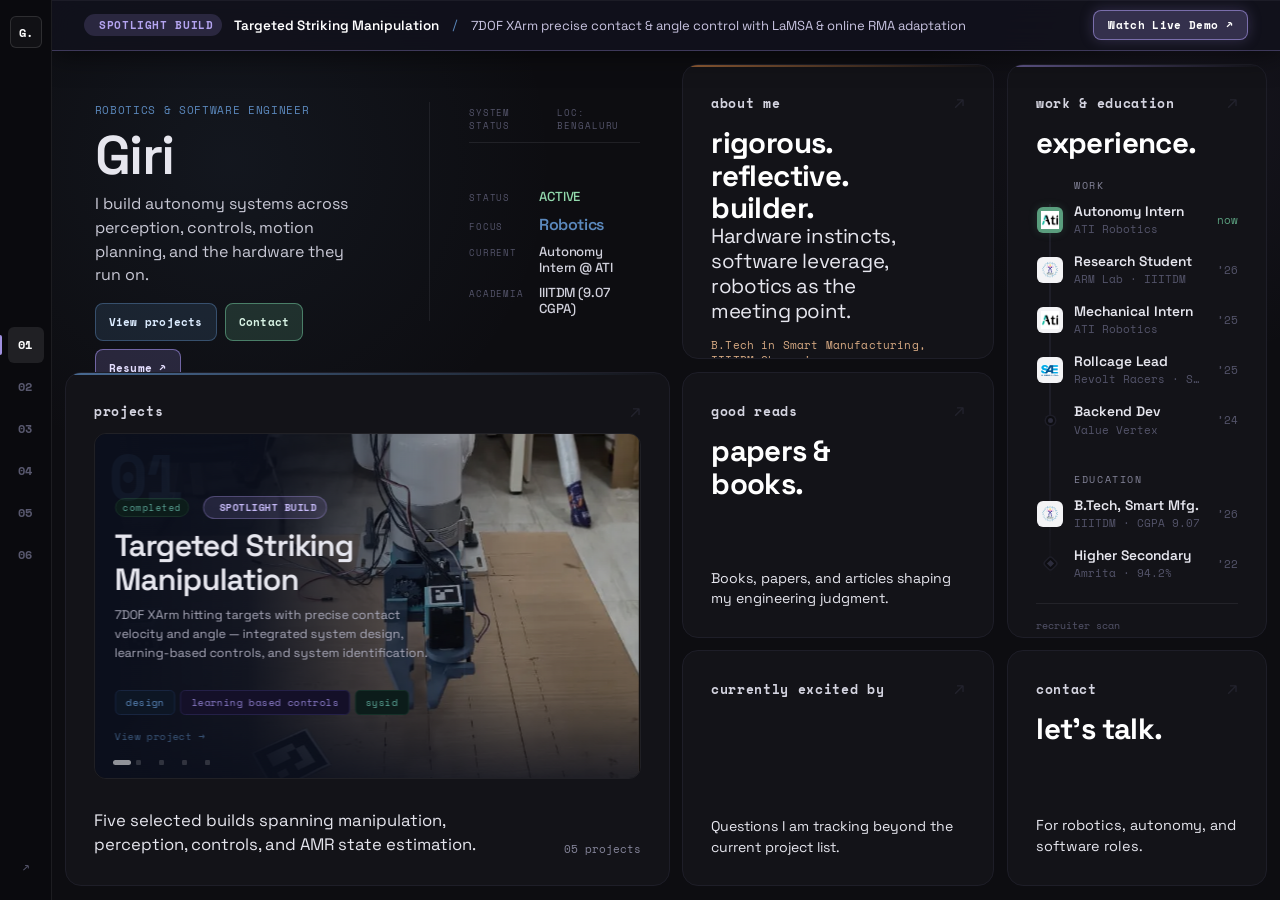
==== commit 56cee868: "Second commit" ====
--- a/index.html
+++ b/index.html
@@ -7,9 +7,50 @@
   <link rel="preconnect" href="https://fonts.googleapis.com" />
   <link rel="preconnect" href="https://fonts.gstatic.com" crossorigin />
   <link href="https://fonts.googleapis.com/css2?family=Space+Grotesk:wght@300;400;500;600&family=Space+Mono:wght@400;700&display=swap" rel="stylesheet" />
-  <link rel="stylesheet" href="style.css" />
+  <link rel="stylesheet" href="style.css?v=4" />
 </head>
 <body>
+
+  <!-- ── QUICK NAV VERTICAL RAIL (Left side tab bar) ── -->
+  <aside class="v-tabs-rail" data-upgraded="minimal-v1" aria-label="Quick Navigation">
+    <div class="v-tabs-top">
+      <a href="index.html" class="v-tab-logo" aria-label="Overview" title="Overview">G.</a>
+    </div>
+    <nav class="v-tabs-list">
+      <a href="index.html" class="v-tab is-active" data-page="index.html" data-tooltip="01 / HOME">
+        <span class="v-tab-num">01</span>
+      </a>
+      <a href="projects.html" class="v-tab" data-page="projects.html" data-tooltip="02 / BUILDS">
+        <span class="v-tab-num">02</span>
+      </a>
+      <a href="about.html" class="v-tab" data-page="about.html" data-tooltip="03 / ABOUT">
+        <span class="v-tab-num">03</span>
+      </a>
+      <a href="workex.html" class="v-tab" data-page="workex.html" data-tooltip="04 / WORK">
+        <span class="v-tab-num">04</span>
+      </a>
+      <a href="reads.html" class="v-tab" data-page="reads.html" data-tooltip="05 / READS">
+        <span class="v-tab-num">05</span>
+      </a>
+      <a href="contact.html" class="v-tab" data-page="contact.html" data-tooltip="06 / CONTACT">
+        <span class="v-tab-num">06</span>
+      </a>
+    </nav>
+    <div class="v-tabs-bottom">
+      <a href="contact.html" class="v-tab-bottom-link" aria-label="Outreach" title="Outreach">↗</a>
+    </div>
+  </aside>
+
+  <!-- ── SYSTEM HUD BAR: Spotlight Build ── -->
+  <aside class="system-hud-bar" aria-label="Featured Build Spotlight">
+    <div class="system-hud-left">
+      <span class="system-hud-badge"><span class="dot dot--active"></span>SPOTLIGHT BUILD</span>
+      <span class="system-hud-title">Targeted Striking Manipulation</span>
+      <span class="system-hud-sep" aria-hidden="true">/</span>
+      <span class="system-hud-desc">7DOF XArm precise contact &amp; angle control with LaMSA &amp; online RMA adaptation</span>
+    </div>
+    <a href="project-xarm7.html" class="system-hud-action">Watch Live Demo ↗</a>
+  </aside>
 
   <div class="layout">
 
@@ -23,35 +64,34 @@
         </p>
         <div class="intro-actions" aria-label="Primary links">
           <a href="projects.html" class="intro-action intro-action--primary">View projects</a>
-          <a href="contact.html" class="intro-action">Contact</a>
+          <a href="contact.html" class="intro-action intro-action--contact">Contact</a>
+          <a href="#" target="_blank" class="intro-action intro-action--resume">Resume ↗</a>
         </div>
       </div>
       <div class="intro-lower">
-        <div class="terminal-console">
-          <div class="terminal-header">
+        <div class="identity-readout">
+          <div class="identity-readout-header">
             <span>System Status</span>
             <span>Loc: Bengaluru</span>
           </div>
-          <div class="terminal-line">
-            <span class="terminal-prompt">&gt;</span>
-            <span class="terminal-key">Status:</span>
-            <span class="terminal-val terminal-status">ACTIVE // OPEN TO WORK</span>
-          </div>
-          <div class="terminal-line">
-            <span class="terminal-prompt">&gt;</span>
-            <span class="terminal-key">Focus:</span>
-            <span class="terminal-val">ROS2, CV, controls</span>
-          </div>
-          <div class="terminal-line">
-            <span class="terminal-prompt">&gt;</span>
-            <span class="terminal-key">Current:</span>
-            <span class="terminal-val">Autonomy Intern @ ATI</span>
-          </div>
-          <div class="terminal-line">
-            <span class="terminal-prompt">&gt;</span>
-            <span class="terminal-key">Academia:</span>
-            <span class="terminal-val">IIITDM (9.07 CGPA)</span>
-          </div>
+          <dl class="identity-readout-list">
+            <div class="identity-readout-row">
+              <dt>Status</dt>
+              <dd class="identity-readout-value--active">ACTIVE</dd>
+            </div>
+            <div class="identity-readout-row">
+              <dt>Focus</dt>
+              <dd>Robotics</dd>
+            </div>
+            <div class="identity-readout-row">
+              <dt>Current</dt>
+              <dd>Autonomy Intern @ ATI</dd>
+            </div>
+            <div class="identity-readout-row">
+              <dt>Academia</dt>
+              <dd>IIITDM (9.07 CGPA)</dd>
+            </div>
+          </dl>
         </div>
       </div>
     </div>
@@ -80,6 +120,7 @@
             <span class="proj-slide-num" aria-hidden="true">01</span>
             <div class="proj-slide-header">
               <span class="proj-badge proj-badge--done">completed</span>
+              <span class="project-status--spotlight" style="margin-left: 6px;"><span class="dot dot--sm"></span>spotlight build</span>
             </div>
             <h3 class="proj-slide-title">Targeted Striking<br>Manipulation</h3>
             <p class="proj-slide-desc">7DOF XArm hitting targets with precise contact velocity and angle — integrated system design, learning-based controls, and system identification.</p>
@@ -115,7 +156,7 @@
         </div>
 
         <!-- Slide 03 · AMR Tracker (full-bleed diagram photo) -->
-        <div class="proj-slide proj-slide--sage proj-slide--photo proj-slide--photo-amr" data-href="project-amr.html" tabindex="0" role="link" aria-label="View project: Trolley-Augmented AMR Tracker">
+        <div class="proj-slide proj-slide--sage proj-slide--photo proj-slide--photo-amr" data-href="project-amr.html" tabindex="0" role="link" aria-label="View project: Learning-Based MPC for Trolley-Towing AMR">
           <div class="proj-slide-photo-bg">
             <img src="img/amr-diagram.webp" class="proj-slide-photo-img proj-slide-photo-img--amr" alt="AMR trajectory tracking residual dynamics diagram" loading="lazy"
                  onerror="this.closest('.proj-slide').classList.remove('proj-slide--photo','proj-slide--photo-amr'); this.parentElement.remove();">
@@ -125,11 +166,12 @@
             <div class="proj-slide-header">
               <span class="proj-badge--wip">ongoing</span>
             </div>
-            <h3 class="proj-slide-title">Trolley-Augmented<br>AMR Tracker</h3>
-            <p class="proj-slide-desc">Learning the residual dynamics of an AMR towing a trolley — without modeling the trolley explicitly. GPR + MLP.</p>
+            <h3 class="proj-slide-title">Learning-Based MPC<br>for Trolley-Towing AMR</h3>
+            <p class="proj-slide-desc">Learning residual dynamics for an MPC controlling an AMR towing an unmodeled trolley without state augmentation. GPR + MLP.</p>
             <div class="proj-slide-tags">
               <span class="tag tag--green">ROS2</span>
               <span class="tag tag--purple">GPR</span>
+              <span class="tag tag--blue">MPC</span>
               <span class="tag tag--amber">Python</span>
             </div>
             <span class="proj-slide-cta">View project →</span>
@@ -206,7 +248,7 @@
       <h2 class="card-title">rigorous.<br>reflective.<br>builder.</h2>
       <div class="about-preview">
         <p class="about-preview-line">Hardware instincts, software leverage, robotics as the meeting point.</p>
-        <span class="about-preview-note">Smart Manufacturing · IIITDM Chennai</span>
+        <p class="about-preview-note">B.Tech in Smart Manufacturing, IIITDM Chennai</p>
       </div>
     </a>
 
@@ -302,11 +344,6 @@
       <div class="card-top">
         <span class="card-label">Currently excited by</span>
         <span class="card-arrow" aria-hidden="true">↗</span>
-      </div>
-      <h2 class="card-title">world models &amp;<br>embodied AI.</h2>
-      <div class="card-tags card-tags--sm">
-        <span class="tag tag--yellow">Embodied AI</span>
-        <span class="tag tag--yellow">World models</span>
       </div>
       <p class="card-desc">Questions I am tracking beyond the current project list.</p>
     </a>
@@ -342,6 +379,7 @@
   </div>
 
   <script src="main.js"></script>
+  <script src="vnav.js"></script>
 <!-- impeccable-live-start -->
 <script src="http://localhost:8400/live.js"></script>
 <!-- impeccable-live-end -->
--- a/style.css
+++ b/style.css
@@ -72,11 +72,116 @@
 }
 
 /* =====================================================
+   SYSTEM HUD BAR (Sticky Top Spotlight)
+   ===================================================== */
+.system-hud-bar {
+  position: sticky;
+  top: 0;
+  z-index: 1000;
+  display: flex;
+  align-items: center;
+  justify-content: space-between;
+  gap: 16px;
+  padding: 10px clamp(16px, 3vw, 32px);
+  background: rgba(18, 17, 28, 0.94);
+  backdrop-filter: blur(14px);
+  -webkit-backdrop-filter: blur(14px);
+  border-bottom: 1px solid rgba(160, 144, 224, 0.32);
+  box-shadow: 0 4px 28px rgba(0, 0, 0, 0.55), 0 1px 0 rgba(255, 255, 255, 0.05) inset;
+  transition: border-color 0.2s ease, background 0.2s ease;
+}
+.system-hud-bar:hover {
+  background: rgba(22, 20, 36, 0.98);
+  border-bottom-color: rgba(160, 144, 224, 0.65);
+}
+.system-hud-left {
+  display: flex;
+  align-items: center;
+  gap: 12px;
+  flex-wrap: wrap;
+  min-width: 0;
+}
+.system-hud-badge {
+  display: inline-flex;
+  align-items: center;
+  gap: 6px;
+  font-family: var(--font-mono);
+  font-size: 10.5px;
+  font-weight: 700;
+  letter-spacing: 0.06em;
+  color: #B4A4F0;
+  background: rgba(160, 144, 224, 0.18);
+  padding: 3px 9px;
+  border-radius: 99px;
+  white-space: nowrap;
+}
+.system-hud-title {
+  font-family: var(--font-sans);
+  font-size: 13.5px;
+  font-weight: 600;
+  color: #fff;
+  white-space: nowrap;
+}
+.system-hud-sep {
+  color: var(--steel);
+  font-family: var(--font-mono);
+  font-size: 13px;
+}
+.system-hud-desc {
+  font-family: var(--font-sans);
+  font-size: 13px;
+  color: #c9c4e2;
+  overflow: hidden;
+  text-overflow: ellipsis;
+  white-space: nowrap;
+}
+.system-hud-action {
+  display: inline-flex;
+  align-items: center;
+  justify-content: center;
+  padding: 6px 14px;
+  border: 1px solid rgba(160, 144, 224, 0.65);
+  border-radius: 8px;
+  font-family: var(--font-mono);
+  font-size: 11px;
+  font-weight: 700;
+  letter-spacing: 0.03em;
+  color: #ffffff;
+  background: rgba(160, 144, 224, 0.25);
+  text-decoration: none;
+  white-space: nowrap;
+  transition: all 180ms ease;
+  box-shadow: 0 0 14px rgba(160, 144, 224, 0.25);
+}
+.system-hud-action:hover {
+  background: rgba(160, 144, 224, 0.42);
+  border-color: rgba(160, 144, 224, 0.95);
+  transform: translateY(-1px);
+  box-shadow: 0 0 20px rgba(160, 144, 224, 0.45);
+}
+@media (max-width: 850px) {
+  .system-hud-desc {
+    display: none;
+  }
+  .system-hud-sep {
+    display: none;
+  }
+}
+@media (max-width: 580px) {
+  .system-hud-bar {
+    flex-direction: column;
+    align-items: flex-start;
+    gap: 10px;
+  }
+}
+
+/* =====================================================
    BENTO GRID
    ===================================================== */
 .layout {
   display: grid;
-  height: 100vh;
+  height: calc(100vh - 52px);
+  min-height: 680px;
   padding: var(--gap);
   gap: var(--gap);
   position: relative;
@@ -150,7 +255,7 @@
 }
 
 .intro-action {
-  min-height: 34px;
+  min-height: 38px;
   display: inline-flex;
   align-items: center;
   justify-content: center;
@@ -158,8 +263,10 @@
   border: 1px solid var(--border);
   border-radius: 8px;
   font-family: var(--font-mono);
-  font-size: 10.5px;
-  color: var(--muted);
+  font-size: 11px;
+  font-weight: 700;
+  letter-spacing: 0.02em;
+  color: #c6c6d4;
   background: rgba(19,19,24,0.66);
   transition: color 180ms ease, border-color 180ms ease, background 180ms ease, transform 180ms ease;
 }
@@ -175,6 +282,50 @@
   color: #dcecff;
   border-color: rgba(91,136,188,0.44);
   background: rgba(91,136,188,0.16);
+}
+
+/* Each action reports a distinct next step, rather than receding into utility links. */
+.intro-action--contact {
+  color: #d8f3e4;
+  border-color: rgba(90,158,126,0.72);
+  background: rgba(90,158,126,0.22);
+}
+
+.intro-action--resume {
+  color: #e5dfff;
+  border-color: rgba(144,128,208,0.7);
+  background: rgba(144,128,208,0.21);
+}
+
+.intro-action--contact:hover,
+.intro-action--contact:focus-visible {
+  color: #effff6;
+  border-color: var(--sage);
+  background: rgba(90,158,126,0.34);
+}
+
+.intro-action--resume:hover,
+.intro-action--resume:focus-visible {
+  color: #f5f1ff;
+  border-color: var(--indigo);
+  background: rgba(144,128,208,0.34);
+}
+
+/* ── Spotlight Badge in Projects page header/meta (.project-status--spotlight) ── */
+.project-status--spotlight {
+  display: inline-flex;
+  align-items: center;
+  gap: 6px;
+  font-family: var(--font-mono);
+  font-size: 10px;
+  font-weight: 700;
+  color: #C6BAF8;
+  background: rgba(160, 144, 224, 0.15);
+  border: 1px solid rgba(160, 144, 224, 0.35);
+  padding: 3px 9px;
+  border-radius: 99px;
+  text-transform: uppercase;
+  letter-spacing: 0.05em;
 }
 
 .intro-location {
@@ -194,49 +345,61 @@
   padding-left: clamp(20px, 3vw, 40px);
 }
 
-.terminal-console {
-  background: rgba(13, 13, 17, 0.6);
-  border: 1px solid rgba(92, 196, 122, 0.35);
-  border-radius: 8px;
-  padding: 14px;
-  font-family: var(--font-mono);
+.identity-readout {
   display: flex;
   flex-direction: column;
+  justify-content: space-between;
+  gap: 14px;
+  padding: 4px 0;
+  min-height: 100%;
+}
+
+.identity-readout-header,
+.identity-readout-row dt {
+  color: var(--muted-dim);
+  font-family: var(--font-mono);
+  font-size: 9px;
+  letter-spacing: 0.1em;
+  text-transform: uppercase;
+}
+
+.identity-readout-header {
+  display: flex;
+  justify-content: space-between;
+  gap: 12px;
+  padding-bottom: 10px;
+  border-bottom: 1px solid rgba(230, 230, 238, 0.09);
+}
+
+.identity-readout-list {
+  display: grid;
   gap: 10px;
-  transition: border-color 200ms ease;
-}
-.terminal-header {
-  display: flex;
-  align-items: center;
-  justify-content: space-between;
-  font-size: 9px;
-  text-transform: uppercase;
-  letter-spacing: 0.1em;
-  color: #5CC47A;
-  border-bottom: 1px solid rgba(91, 136, 188, 0.1);
-  padding-bottom: 6px;
-  margin-bottom: 4px;
-}
-.terminal-line {
-  display: flex;
-  gap: 8px;
-  font-size: 11px;
-  line-height: 1.4;
-}
-.terminal-prompt {
-  color: #5CC47A;
-  user-select: none;
-}
-.terminal-key {
-  color: var(--muted);
-}
-.terminal-val {
-  color: var(--text);
+}
+
+.identity-readout-row {
+  display: grid;
+  grid-template-columns: minmax(56px, 0.58fr) minmax(0, 1fr);
+  align-items: baseline;
+  column-gap: 12px;
+}
+
+.identity-readout-row dd {
+  color: #d1d1dc;
+  font-size: clamp(0.82rem, 1vw, 0.96rem);
   font-weight: 500;
-}
-.terminal-status {
-  color: #5CC47A;
+  letter-spacing: -0.01em;
+  line-height: 1.2;
+}
+
+.identity-readout-row:nth-child(2) dd {
+  color: var(--steel);
+  font-size: clamp(0.98rem, 1.25vw, 1.13rem);
   font-weight: 600;
+  letter-spacing: -0.025em;
+}
+
+.identity-readout-value--active {
+  color: #92d9ad !important;
 }
 
 /* =====================================================
@@ -287,10 +450,16 @@
 
 .card-label {
   font-family: var(--font-mono);
-  font-size: 12px;
-  color: var(--muted);
-  letter-spacing: 0.04em;
+  font-size: 13px;
+  font-weight: 600;
+  color: #D4D4E0;
+  letter-spacing: 0.05em;
   text-transform: lowercase;
+  transition: color 180ms ease;
+}
+
+.card:hover .card-label {
+  color: #FFFFFF;
 }
 
 .card-arrow {
@@ -307,15 +476,12 @@
 
 .card-title {
   font-family: var(--font-display);
-  font-size: clamp(1.45rem, 2.2vw, 1.95rem);
-  font-weight: 600;
+  font-size: clamp(1.5rem, 2.3vw, 2.05rem);
+  font-weight: 700;
   line-height: 1.1;
-  letter-spacing: -0.035em;
-  color: var(--text);
-  margin-top: 12px;
-  margin-bottom: auto;
-  text-transform: lowercase;
-  text-wrap: balance;
+  letter-spacing: -0.02em;
+  color: #FFFFFF;
+  margin-top: 14px;
 }
 
 /* ── card bottom row ── */
@@ -383,7 +549,7 @@
 .work-mini::before {               /* continuous tree trunk */
   content: '';
   position: absolute;
-  left: 9px;
+  left: 13px;
   top: 26px;
   bottom: 12px;
   width: 1.5px;
@@ -396,7 +562,7 @@
   letter-spacing: 0.16em;
   text-transform: uppercase;
   color: var(--muted);
-  padding-left: 32px;
+  padding-left: 38px;
   margin-bottom: 2px;
   position: relative;
   z-index: 1;
@@ -408,9 +574,9 @@
 
 .wm-item {
   display: grid;
-  grid-template-columns: 20px 1fr auto;
-  align-items: center;
-  gap: 12px;
+  grid-template-columns: 28px minmax(0, 1fr) auto;
+  align-items: center;
+  column-gap: 10px;
   padding: 8px 0;
   position: relative;
 }
@@ -437,26 +603,29 @@
 }
 
 .wm-node--logo {
-  width: 20px;
-  height: 20px;
-  border-radius: 50%;
-  background: #14141a;
-  border: 1px solid var(--border);
+  width: 26px;
+  height: 26px;
+  border-radius: 6px;
+  background: #f4f4f6;
+  border: 1px solid rgba(230, 230, 238, 0.18);
   box-shadow: none;
   display: flex;
   align-items: center;
   justify-content: center;
   overflow: hidden;
   transform: none;
+  padding: 3px;
 }
 .wm-item--now .wm-node--logo {
-  border-color: #5A9E7E;
-  box-shadow: 0 0 10px rgba(90,158,126,0.25);
+  border-color: rgba(90,158,126,0.8);
+  box-shadow: 0 0 8px rgba(90,158,126,0.22);
 }
 .wm-node--logo img {
   width: 100%;
   height: 100%;
-  object-fit: cover;
+  display: block;
+  object-fit: contain;
+  object-position: center;
 }
 .wm-node--logo:not(:has(img)) {
   width: 9px;
@@ -522,14 +691,11 @@
 }
 
 .about-preview-note {
-  width: fit-content;
-  font-family: var(--font-mono);
-  font-size: 10px;
-  color: #d19a6f;
-  background: rgba(192,120,64,0.1);
-  border: 1px solid rgba(192,120,64,0.22);
-  border-radius: 5px;
-  padding: 5px 8px;
+  font-family: var(--font-mono);
+  font-size: 10.5px;
+  line-height: 1.4;
+  color: #d7aa83;
+  letter-spacing: 0.015em;
 }
 
 .work-signal {
@@ -630,6 +796,91 @@
   font-family: var(--font-mono);
   font-size: 13px;
   color: var(--muted);
+}
+
+/* =====================================================
+   CONTACT — direct, readable connection points
+   ===================================================== */
+.contact-title {
+  margin-bottom: 16px;
+}
+
+.contact-intro {
+  margin-bottom: 44px;
+  color: #c9c9d6;
+}
+
+.contact-links {
+  border-top: 1px solid var(--border);
+}
+
+.contact-link {
+  display: grid;
+  grid-template-columns: minmax(88px, 0.42fr) minmax(0, 1fr) auto;
+  align-items: center;
+  column-gap: 20px;
+  min-height: 78px;
+  padding: 16px 8px 16px 0;
+  border-bottom: 1px solid var(--border);
+  color: var(--text);
+  transition: background 180ms ease, color 180ms ease, padding-left 180ms ease;
+}
+
+.contact-link-label {
+  color: var(--muted);
+  font-family: var(--font-mono);
+  font-size: 10px;
+  letter-spacing: 0.08em;
+  text-transform: uppercase;
+}
+
+.contact-link-value {
+  font-size: clamp(0.94rem, 1.55vw, 1.15rem);
+  font-weight: 500;
+  letter-spacing: -0.015em;
+  overflow-wrap: anywhere;
+}
+
+.contact-link-arrow {
+  color: var(--faint);
+  font-size: 1.2rem;
+  transition: color 180ms ease, transform 180ms ease;
+}
+
+.contact-link:hover,
+.contact-link:focus-visible {
+  background: rgba(90, 158, 126, 0.08);
+  color: #e1f6ea;
+  padding-left: 12px;
+}
+
+.contact-link:hover .contact-link-label,
+.contact-link:focus-visible .contact-link-label {
+  color: #92d9ad;
+}
+
+.contact-link:hover .contact-link-arrow,
+.contact-link:focus-visible .contact-link-arrow {
+  color: #92d9ad;
+  transform: translate(2px, -2px);
+}
+
+@media (max-width: 560px) {
+  .contact-link {
+    grid-template-columns: 1fr auto;
+    row-gap: 7px;
+    min-height: 92px;
+  }
+
+  .contact-link-value {
+    grid-column: 1 / -1;
+    grid-row: 2;
+  }
+
+  .contact-link-arrow {
+    grid-column: 2;
+    grid-row: 1;
+  }
 }
 
 /* =====================================================
@@ -1539,3 +1790,208 @@
   overflow: visible;
   pointer-events: none;
 }
+
+/* =====================================================
+   VERTICAL QUICK NAV RAIL (.v-tabs-rail)
+   ===================================================== */
+.v-tabs-rail {
+  position: fixed;
+  left: 0;
+  top: 0;
+  bottom: 0;
+  width: 52px;
+  background: #0A0A0E;
+  border-right: 1px solid rgba(255, 255, 255, 0.08);
+  display: flex;
+  flex-direction: column;
+  justify-content: space-between;
+  align-items: center;
+  padding: 16px 0;
+  z-index: 2000;
+  user-select: none;
+}
+
+.v-tabs-top {
+  display: flex;
+  flex-direction: column;
+  align-items: center;
+}
+
+.v-tab-logo {
+  width: 32px;
+  height: 32px;
+  display: flex;
+  align-items: center;
+  justify-content: center;
+  border-radius: 6px;
+  background: rgba(255, 255, 255, 0.03);
+  border: 1px solid rgba(255, 255, 255, 0.12);
+  color: #FFFFFF;
+  font-family: var(--font-mono);
+  font-size: 12px;
+  font-weight: 700;
+  text-decoration: none;
+  transition: all 160ms ease;
+}
+.v-tab-logo:hover {
+  background: rgba(255, 255, 255, 0.08);
+  border-color: rgba(255, 255, 255, 0.3);
+}
+
+.v-tabs-list {
+  display: flex;
+  flex-direction: column;
+  align-items: center;
+  gap: 6px;
+  width: 100%;
+}
+
+.v-tab {
+  position: relative;
+  width: 36px;
+  height: 36px;
+  display: flex;
+  align-items: center;
+  justify-content: center;
+  border-radius: 6px;
+  color: #58586E;
+  text-decoration: none;
+  font-family: var(--font-mono);
+  font-size: 12px;
+  font-weight: 600;
+  letter-spacing: 0.04em;
+  transition: all 160ms ease;
+}
+
+.v-tab-num {
+  line-height: 1;
+}
+
+/* Hover state */
+.v-tab:hover {
+  color: #E0E0EC;
+  background: rgba(255, 255, 255, 0.05);
+}
+
+/* Active state (current tab) */
+.v-tab.is-active {
+  color: #FFFFFF;
+  background: rgba(255, 255, 255, 0.09);
+  font-weight: 700;
+}
+.v-tab.is-active::before {
+  content: "";
+  position: absolute;
+  left: -8px;
+  top: 8px;
+  bottom: 8px;
+  width: 2px;
+  background: #A090E0;
+  border-radius: 0 2px 2px 0;
+}
+
+/* Tooltip on hover */
+.v-tab::after {
+  content: attr(data-tooltip);
+  position: absolute;
+  left: 46px;
+  top: 50%;
+  transform: translateY(-50%) translateX(-4px);
+  background: #14141E;
+  color: #FFFFFF;
+  font-family: var(--font-mono);
+  font-size: 10px;
+  font-weight: 600;
+  letter-spacing: 0.06em;
+  padding: 4px 10px;
+  border-radius: 4px;
+  border: 1px solid rgba(255, 255, 255, 0.14);
+  white-space: nowrap;
+  pointer-events: none;
+  opacity: 0;
+  transition: all 160ms ease;
+  z-index: 3000;
+}
+.v-tab:hover::after {
+  opacity: 1;
+  transform: translateY(-50%) translateX(4px);
+}
+
+.v-tabs-bottom {
+  display: flex;
+  flex-direction: column;
+  align-items: center;
+}
+
+.v-tab-bottom-link {
+  width: 32px;
+  height: 32px;
+  display: flex;
+  align-items: center;
+  justify-content: center;
+  border-radius: 6px;
+  color: #58586E;
+  font-family: var(--font-mono);
+  font-size: 13px;
+  transition: all 160ms ease;
+  text-decoration: none;
+}
+.v-tab-bottom-link:hover {
+  color: #FFFFFF;
+  background: rgba(255, 255, 255, 0.06);
+}
+
+/* Hide rail in embedded overlay iframe */
+html.embedded .v-tabs-rail {
+  display: none !important;
+}
+
+/* Desktop layout adjustment when vertical rail is present */
+@media (min-width: 769px) {
+  body {
+    padding-left: 52px;
+  }
+}
+
+/* Mobile responsive layout: transform to bottom tab bar */
+@media (max-width: 768px) {
+  body {
+    padding-bottom: 52px;
+  }
+  .v-tabs-rail {
+    left: 0;
+    right: 0;
+    top: auto;
+    bottom: 0;
+    width: 100%;
+    height: 52px;
+    flex-direction: row;
+    padding: 0 16px;
+    border-right: none;
+    border-top: 1px solid rgba(255, 255, 255, 0.08);
+  }
+  .v-tabs-top, .v-tabs-bottom {
+    display: none;
+  }
+  .v-tabs-list {
+    flex-direction: row;
+    justify-content: space-around;
+    gap: 4px;
+  }
+  .v-tab {
+    width: 44px;
+    height: 36px;
+  }
+  .v-tab.is-active::before {
+    left: 8px;
+    right: 8px;
+    top: 0;
+    bottom: auto;
+    width: auto;
+    height: 2px;
+    border-radius: 0 0 2px 2px;
+  }
+  .v-tab::after {
+    display: none;
+  }
+}
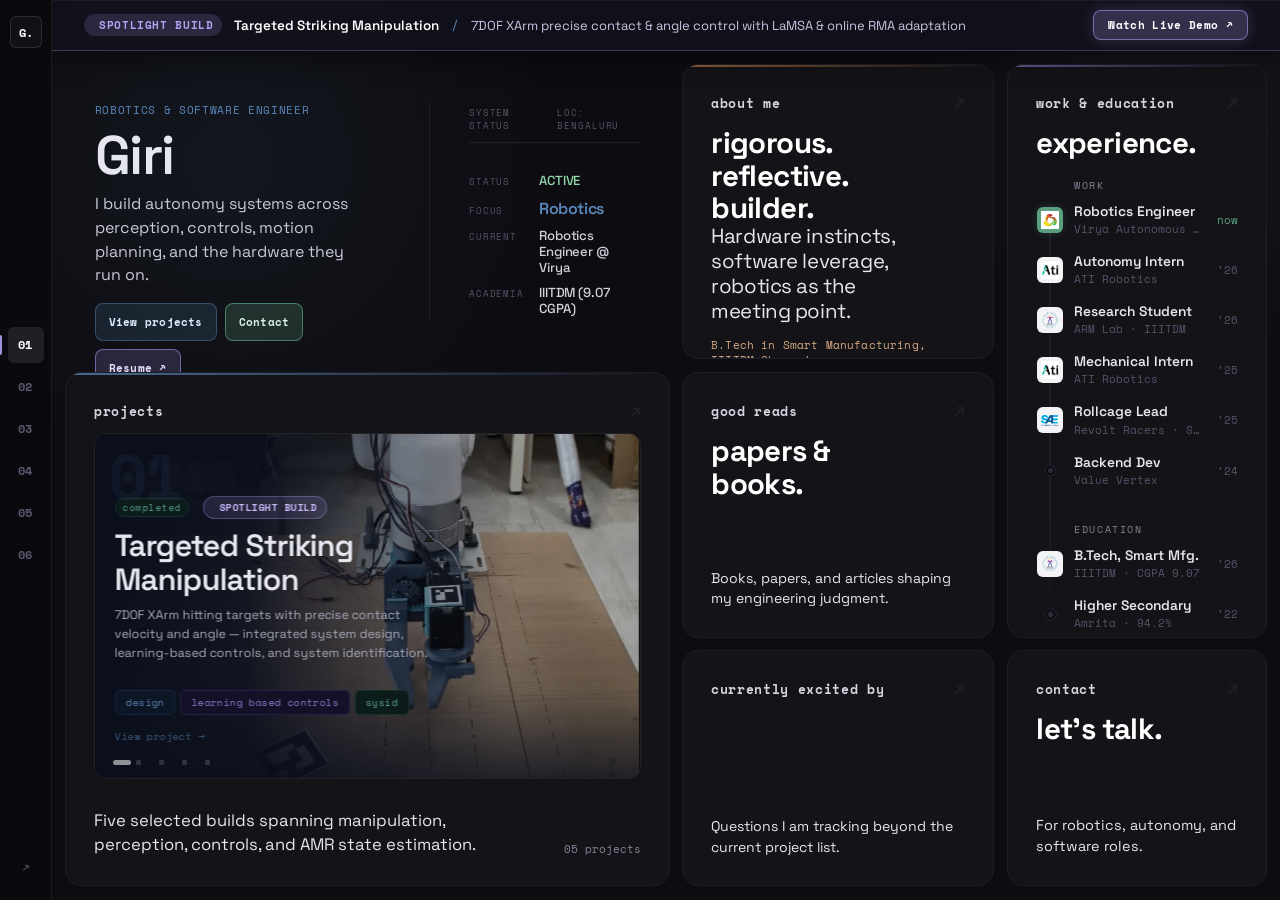
==== commit ef7577e5: "Work Experience Update" ====
--- a/index.html
+++ b/index.html
@@ -65,7 +65,7 @@
         <div class="intro-actions" aria-label="Primary links">
           <a href="projects.html" class="intro-action intro-action--primary">View projects</a>
           <a href="contact.html" class="intro-action intro-action--contact">Contact</a>
-          <a href="#" target="_blank" class="intro-action intro-action--resume">Resume ↗</a>
+          <a href="https://drive.google.com/file/d/1MSMbhZ4fSxgFy6-QwMqj027ghThyMx0n/view?usp=drive_link" target="_blank" rel="noopener noreferrer" class="intro-action intro-action--resume">Resume ↗</a>
         </div>
       </div>
       <div class="intro-lower">
@@ -85,7 +85,7 @@
             </div>
             <div class="identity-readout-row">
               <dt>Current</dt>
-              <dd>Autonomy Intern @ ATI</dd>
+              <dd>Robotics Engineer @ Virya</dd>
             </div>
             <div class="identity-readout-row">
               <dt>Academia</dt>
@@ -265,13 +265,23 @@
 
         <div class="wm-item wm-item--now">
           <span class="wm-node wm-node--logo">
+            <img src="img/Virya_logo.jpg" alt="Virya Autonomous Technologies" onerror="this.remove()">
+          </span>
+          <div class="wm-text">
+            <span class="wm-role">Robotics Engineer</span>
+            <span class="wm-co">Virya Autonomous Tech</span>
+          </div>
+          <span class="wm-date">now</span>
+        </div>
+        <div class="wm-item">
+          <span class="wm-node wm-node--logo">
             <img src="img/Ati_logo_small.jpg" alt="ATI Robotics" onerror="this.remove()">
           </span>
           <div class="wm-text">
             <span class="wm-role">Autonomy Intern</span>
             <span class="wm-co">ATI Robotics</span>
           </div>
-          <span class="wm-date">now</span>
+          <span class="wm-date">’26</span>
         </div>
         <div class="wm-item">
           <span class="wm-node wm-node--logo">
